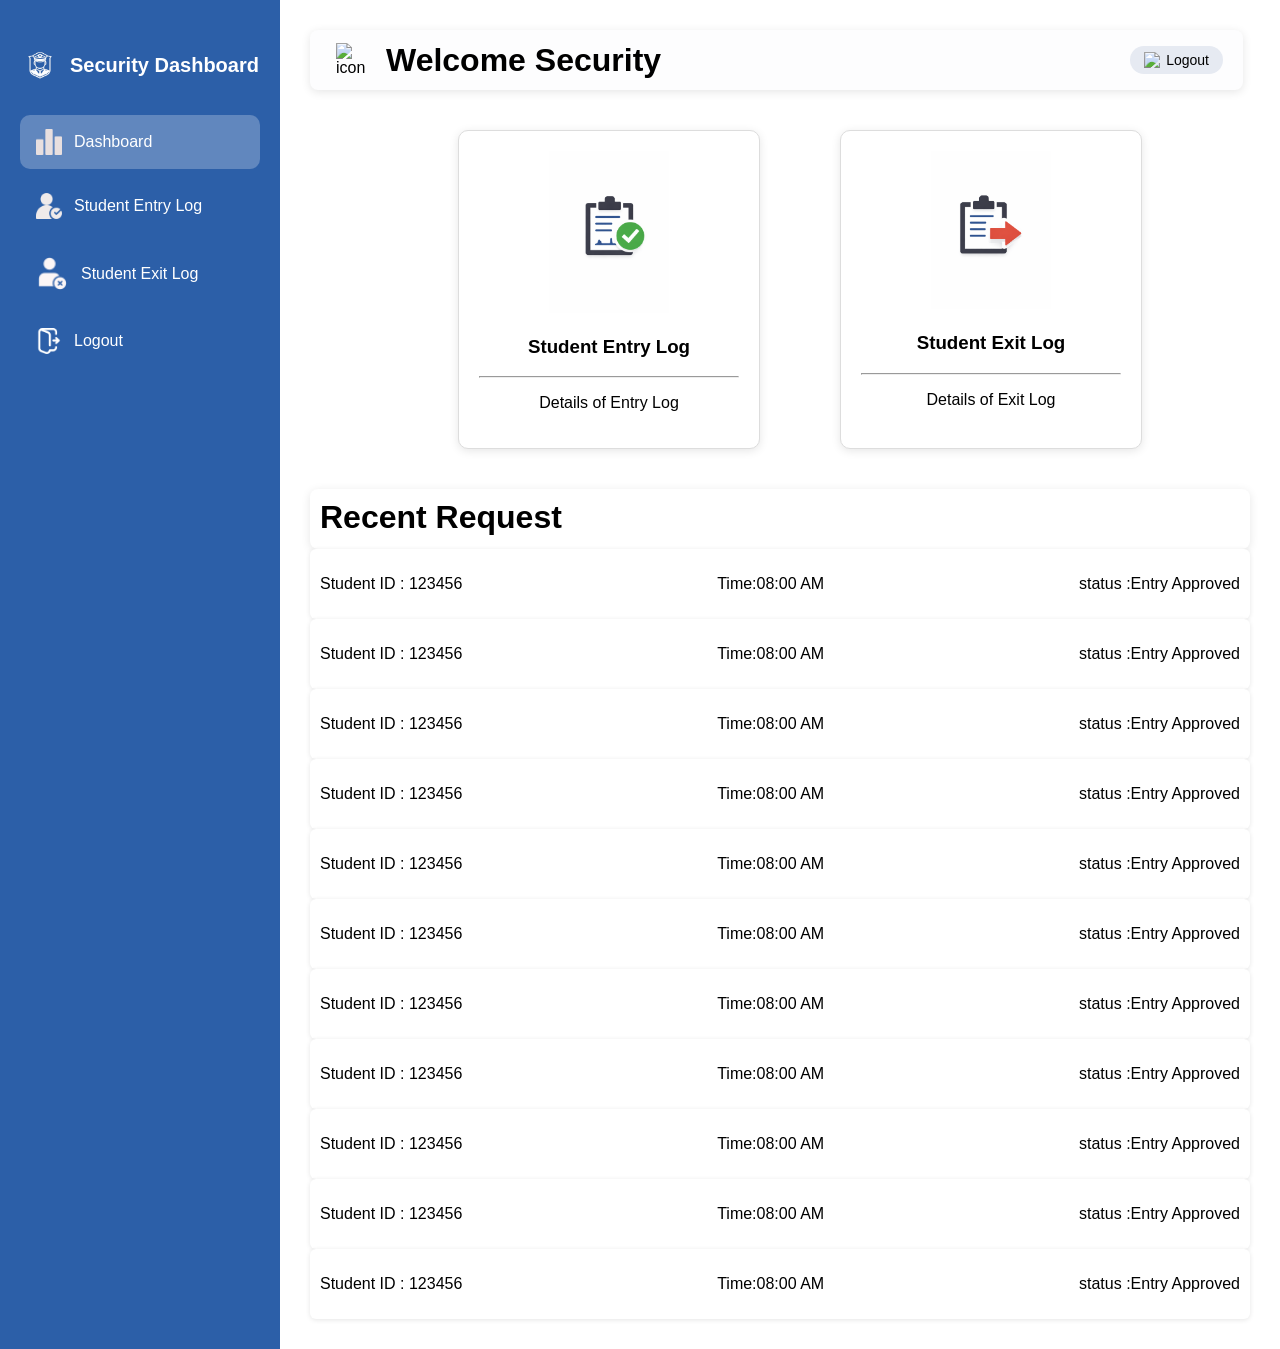
==== index.html @ 600badbc "Add files via upload" ====
<!DOCTYPE html>
<html lang="en">

<head>
    <meta charset="UTF-8">
    <meta name="viewport" content="width=device-width, initial-scale=1.0">
    <link rel="stylesheet" href="afterSecuityLogin.css">
    <title>Security Dashboard</title>
</head>

<body>

    <div class="box1">
        <div class="side" id="sidebar">
            <h3>
                <img src="security.png" alt="icon" id="img4">
                Security Dashboard
            </h3>

            <ul>

                <li class="active">
                    <img src="dashboard.png" width="20">
                    Dashboard
                </li>

                <a href="veiwentry.html">
                    <li>
                        <img src="studentcheck.png" width="20">
                        Student Entry Log
                    </li>
                </a>

                <a href="veiwexit.html">
                    <li>
                        <img src="studentuncheck.png" width="20" id="change">
                        Student Exit Log
                    </li>
                </a>

                <li>
                    <img src="logout2.png" width="20">
                    Logout
                </li>

            </ul>
        </div>
        <div class="main">

            <div class="head">
                <div class="lefthead">
                    <img src="image/bar.png" id="imgmenu1" alt="icon">
                    <h1 class="h1">Welcome Security</h1>
                </div>
                <button id="b1">
                    <img src="image/logout1.png" id="logouticon">
                    Logout
                </button>
            </div>

            <div class="cards">
                <a href="">
                    <div class="card">
                        <a href="veiwentry.html">
                            <img src="entry.png" id="img1">
                            <h3>Student Entry Log</h3>
                            <hr>
                            <p>Details of Entry Log</p>
                        </a>


                    </div>
                </a>
                <a href="">
                    <div class="card">
                        <a href="veiwexit.html">
                            <img src="exit.png" id="img2">
                            <h3>Student Exit Log</h3>
                            <hr>
                            <p>Details of Exit Log</p>
                        </a>

                    </div>
                </a>
            </div>
            <div class="recent">
                <div class="nxt">
                    <h1 class="h2">Recent Request </h1>
                </div>
                <div class="Records" id="records">
                    <div class="r1">
                        <p>Student ID : 123456</p>
                        <p>Time:08:00 AM</p>
                        <p>status :Entry Approved</p>
                    </div>
                    <div class="r1">
                        <p>Student ID : 123456</p>
                        <p>Time:08:00 AM</p>
                        <p>status :Entry Approved</p>
                    </div>
                    <div class="r1">
                        <p>Student ID : 123456</p>
                        <p>Time:08:00 AM</p>
                        <p>status :Entry Approved</p>
                    </div>
                    <div class="r1">
                        <p>Student ID : 123456</p>
                        <p>Time:08:00 AM</p>
                        <p>status :Entry Approved</p>
                    </div>
                    <div class="r1">
                        <p>Student ID : 123456</p>
                        <p>Time:08:00 AM</p>
                        <p>status :Entry Approved</p>
                    </div>
                    <div class="r1">
                        <p>Student ID : 123456</p>
                        <p>Time:08:00 AM</p>
                        <p>status :Entry Approved</p>
                    </div>
                    <div class="r1">
                        <p>Student ID : 123456</p>
                        <p>Time:08:00 AM</p>
                        <p>status :Entry Approved</p>
                    </div>
                    <div class="r1">
                        <p>Student ID : 123456</p>
                        <p>Time:08:00 AM</p>
                        <p>status :Entry Approved</p>
                    </div>
                    <div class="r1">
                        <p>Student ID : 123456</p>
                        <p>Time:08:00 AM</p>
                        <p>status :Entry Approved</p>
                    </div>
                    <div class="r1">
                        <p>Student ID : 123456</p>
                        <p>Time:08:00 AM</p>
                        <p>status :Entry Approved</p>
                    </div>
                    <div class="r1">
                        <p>Student ID : 123456</p>
                        <p>Time:08:00 AM</p>
                        <p>status :Entry Approved</p>
                    </div>

                </div>
                </div>


</body>
<script>
    const menu = document.getElementById("imgmenu1");
    const sidebar = document.getElementById("sidebar");

    menu.addEventListener("click", function () {
        sidebar.classList.toggle("hide");
    });


    function loadRequests() {

        fetch("getRequests.php")
            .then(response => response.json())
            .then(data => {

                const records = document.getElementById("records");
                records.innerHTML = "";

                data.forEach(req => {

                    const div = document.createElement("div");
                    div.className = "r1";

                    div.innerHTML = `
                            <div class="r1">
                                <p>ID : ${req.student_id}</p>
                                <p>Time : ${req.time}</p>
                                <p>Status : ${req.status}</p>
                                </div>
                        `;

                    records.appendChild(div);

                });

            });

    }

    loadRequests();



    setInterval(loadRequests, 2000);

</script>




</html>
---- afterSecuityLogin.css ----
.side{
    width:240px;
    min-height:100vh;
    color:white;
    padding:25px 20px;
    transition:all 0.3s ease;
    background-color: #2c5fa8;
}
.side h3{
    display:flex;
    align-items:center;
    gap:10px;
    font-size:20px;
    margin-bottom:30px;
}

body {
    font-family: sans-serif;
    margin: 0px;
    background-color: #f4f4f4;
}

.side ul {
    list-style: none;
    padding: 0;
}

.side li{
    display:flex;
    align-items:center;
    gap:12px;
    padding:14px 16px;
    border-radius:10px;
    margin-bottom:10px;
    cursor:pointer;
    font-size:16px;
    transition:0.2s;
}

.side li img{
    width:26px;
    height:26px;
}

.active{
    background:rgba(255,255,255,0.25);
}

.side li:hover{
    background:rgba(255,255,255,0.15);
}

.box1 {
    display: flex;
    background-color: #f2f0ec;
}

.main {
    flex: 1;
    padding: 30px;
    background: white;
}

.head {
    width: 95%;
    height: 60px;
    background-color: rgb(253, 253, 254);
    border-radius: 8px;
    box-shadow: 0 2px 10px rgba(0, 0, 0, 0.1);

    display: flex;
    justify-content: space-between;
    align-items: center;

    padding: 0 20px;
}

.h1 {
    margin: 10px;
    text-align: start;
}

.h2 {
    margin: 10px;
    text-align: start;
}

.head h1,
.nxt h1 {
    font-size: clamp(18px, 4vw, 32px);
}

.cards {
    display: flex;
    gap: 40px;
    justify-content: center;

}

.card {
    background: white;
    padding: 20px;
    border-radius: 10px;
    box-shadow: 0 2px 10px rgba(0, 0, 0, 0.1);
    width: 260px;
    text-align: center;
    margin-top: 40px;
    border: 1px solid #ddd;

}

#img1 {
    width: 120px;
}

#img2 {
    width: 120px;
}

.recent {
    margin-top: 40px;
}

.nxt {

    font-size: 1.1rem;
    width: 100%;
    height: 60px;
    background-color: white;
    border-radius: 8px;
    box-shadow: 0 2px 10px rgba(0, 0, 0, 0.1);
    display: flex;
    justify-content: flex-start;
    align-items: flex-start;

}

.r1 {

    background: white;
    padding: 10px;
    border-radius: 6px;
    box-shadow: 0 1px 5px rgba(0, 0, 0, 0.1);
    display: flex;
    justify-content: space-between;
    flex-wrap: wrap;
}

@media (max-width:600px) {

    .side {
        width: 160px;
    }

    .cards {
        flex-direction: column;
        align-items: center;
    }

}

a {
    text-decoration: none;
    color: inherit;
}


.icon {
    display: flex;
    justify-content: space-between;
    align-items: center;
}

#b1{
    display:flex;
    align-items:center;
    gap:6px;

    padding:6px 14px;
    background:#e6eaf2;
    color:black;

    border:none;
    border-radius:20px;

    font-size:14px;
    cursor:pointer;
}

.head {
    display: flex;
    justify-content: space-between;
    align-items: center;
}



#imgmenu1 {
    width: 30px;
    cursor: pointer;
}

.lefthead {
    display: flex;
    align-items: center;
    gap: 10px;
    margin-left: 6px;
}

.side.hide {
    transform: translateX(-100%);
    width: 0;
    padding: 0;
    overflow: hidden;
}

#logouticon{
    width:16px;
}

#img4{
    width: 40px;
}

#change{
    width:33px;
    height:33px;
}
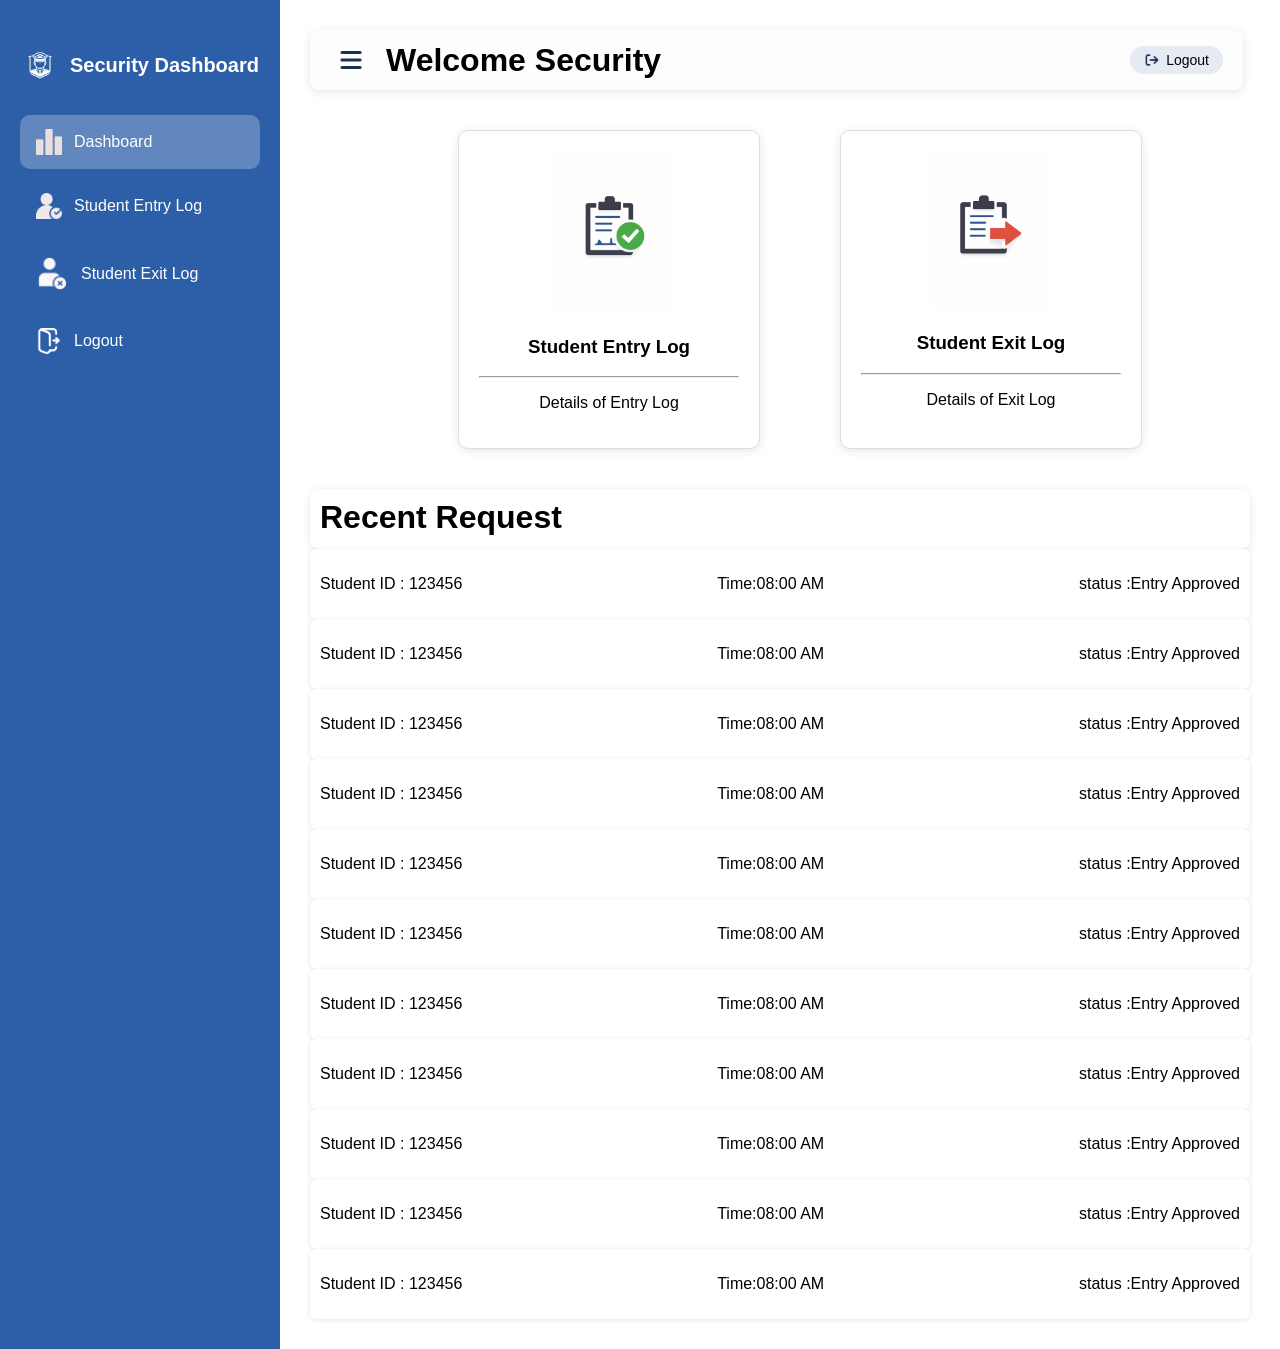
==== commit 8fe59a6a: "Add files via upload" ====
--- a/index.html
+++ b/index.html
@@ -49,11 +49,11 @@
 
             <div class="head">
                 <div class="lefthead">
-                    <img src="image/bar.png" id="imgmenu1" alt="icon">
+                    <img src="bar.png" id="imgmenu1" alt="icon">
                     <h1 class="h1">Welcome Security</h1>
                 </div>
                 <button id="b1">
-                    <img src="image/logout1.png" id="logouticon">
+                    <img src="logout1.png" id="logouticon">
                     Logout
                 </button>
             </div>
